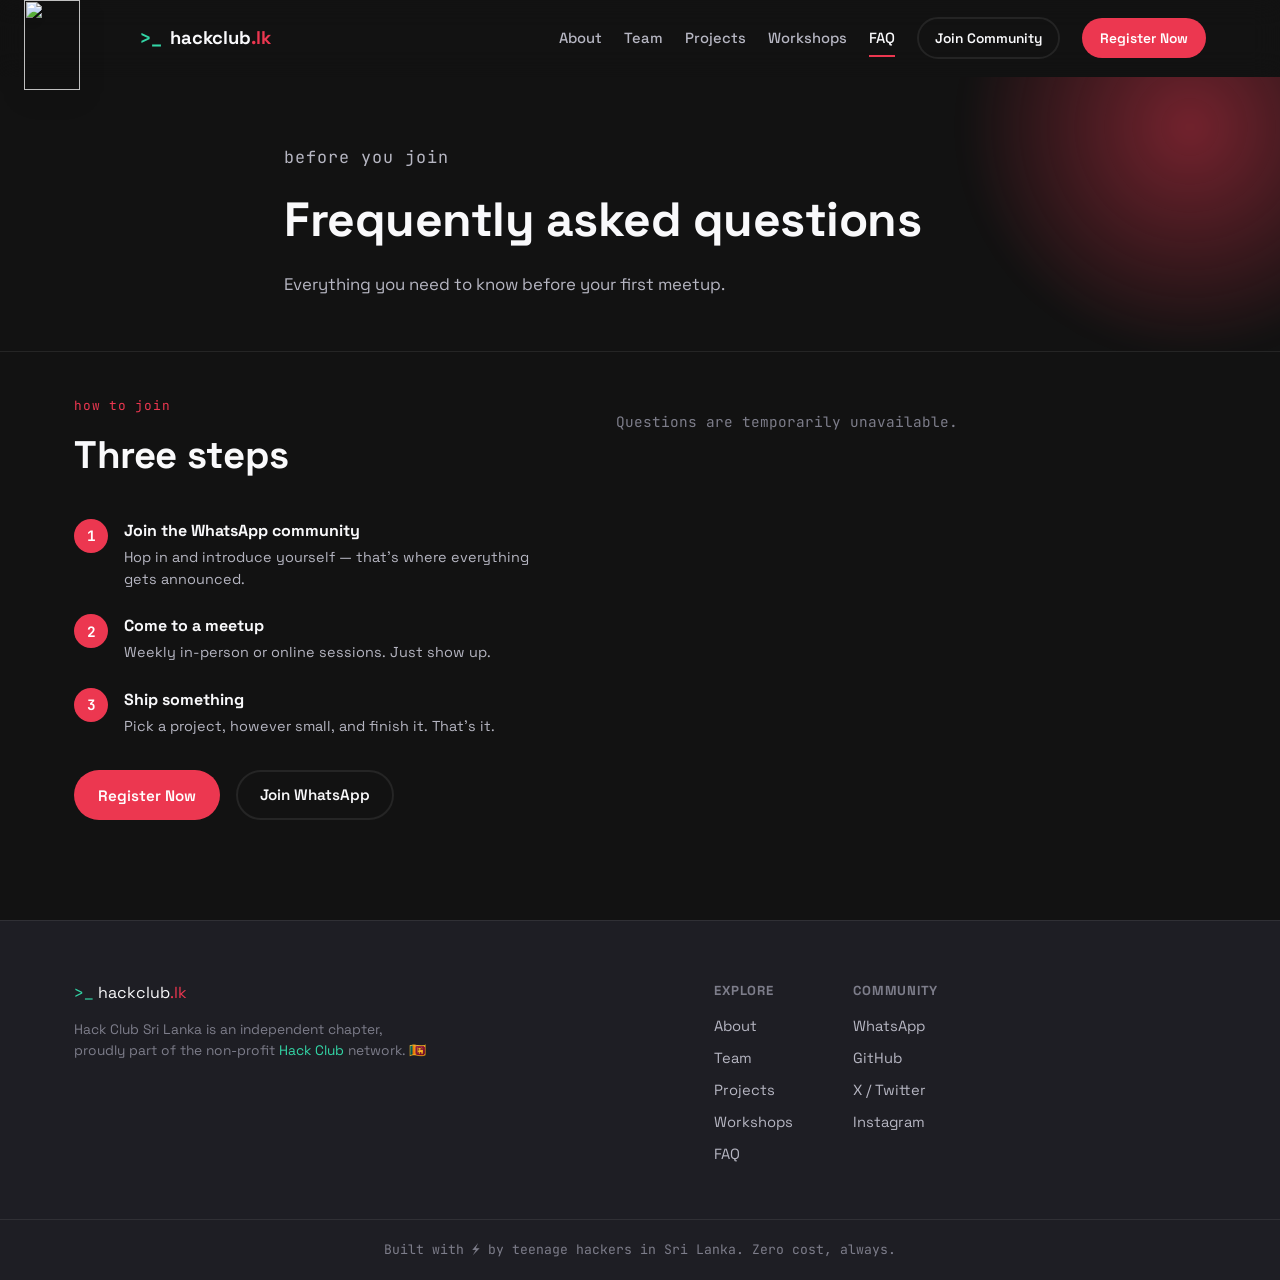
==== faq.html @ e1e5a336 "feat: Initial web push" ====
<!DOCTYPE html>
<html lang="en">
<head>
<meta charset="UTF-8">
<meta name="viewport" content="width=device-width, initial-scale=1.0">
<title>FAQ — Hack Club Sri Lanka</title>
<meta name="description" content="Frequently asked questions about Hack Club Sri Lanka — who can join, whether it's free, and how to get involved.">
<meta name="robots" content="index, follow">
<link rel="canonical" href="https://hackclub.lk/faq.html">

<meta property="og:type" content="website">
<meta property="og:site_name" content="Hack Club Sri Lanka">
<meta property="og:title" content="FAQ — Hack Club Sri Lanka">
<meta property="og:description" content="Who can join, whether it's free, and how to get involved with Hack Club Sri Lanka.">
<meta property="og:url" content="https://hackclub.lk/faq.html">
<meta property="og:image" content="https://assets.hackclub.com/icon-rounded.png">

<meta name="twitter:card" content="summary_large_image">
<meta name="twitter:title" content="FAQ — Hack Club Sri Lanka">
<meta name="twitter:image" content="https://assets.hackclub.com/icon-rounded.png">

<link rel="preconnect" href="https://fonts.googleapis.com">
<link rel="preconnect" href="https://fonts.gstatic.com" crossorigin>
<link href="https://fonts.googleapis.com/css2?family=Space+Grotesk:wght@400;500;600;700&family=JetBrains+Mono:wght@400;500;700&display=swap" rel="stylesheet">

<link rel="stylesheet" href="styles.css">
<link rel="icon" href="https://assets.hackclub.com/icon-rounded.png">

<!--
  NOTE for content editors: this FAQPage JSON-LD block is a static
  snapshot of content/faq/*.md, kept here so Google can show rich
  FAQ results without running JavaScript. If you edit the FAQ
  markdown files, please mirror the question/answer text below too.
-->
<script type="application/ld+json">
{
  "@context": "https://schema.org",
  "@type": "FAQPage",
  "mainEntity": [
    {
      "@type": "Question",
      "name": "Who can join Hack Club Sri Lanka?",
      "acceptedAnswer": { "@type": "Answer", "text": "Any high school student in Sri Lanka, from any district. We welcome complete beginners and seasoned builders alike." }
    },
    {
      "@type": "Question",
      "name": "Is it really free?",
      "acceptedAnswer": { "@type": "Answer", "text": "Yes — always. No membership fees, no hidden costs. Hack Club HQ and our sponsors cover workshop materials." }
    },
    {
      "@type": "Question",
      "name": "Do I need coding experience?",
      "acceptedAnswer": { "@type": "Answer", "text": "Nope. Half our members joined knowing zero code. We teach by building, not by lecturing." }
    },
    {
      "@type": "Question",
      "name": "Do you meet online or in person?",
      "acceptedAnswer": { "@type": "Answer", "text": "Both. Weekly sessions happen in-person in Colombo, with an active WhatsApp community for members across the island." }
    },
    {
      "@type": "Question",
      "name": "Can I start my own local chapter?",
      "acceptedAnswer": { "@type": "Answer", "text": "Absolutely — reach out on WhatsApp and we'll help you set up hardware, curriculum, and funding for your school." }
    }
  ]
}
</script>
</head>
<body>

<div class="flag-badge" aria-hidden="true">
  <img src="https://assets.hackclub.com/flag-orpheus-top.svg" alt="" width="56" height="90" loading="lazy">
</div>

<header class="site-header" id="site-header">
  <div class="container header-inner">
    <a href="index.html" class="brand">
      <span class="brand-mark">&gt;_</span>
      <span class="brand-text">hackclub<span class="brand-dot">.lk</span></span>
    </a>
    <nav class="main-nav" id="main-nav">
      <a href="about.html" class="nav-link">About</a>
      <a href="team.html" class="nav-link">Team</a>
      <a href="projects.html" class="nav-link">Projects</a>
      <a href="workshops.html" class="nav-link">Workshops</a>
      <a href="faq.html" class="nav-link">FAQ</a>
      <a href="#" target="_blank" rel="noopener" class="btn btn-ghost nav-cta" data-whatsapp-link>Join Community</a>
      <button class="btn btn-primary nav-cta" data-open-register>Register Now</button>
    </nav>
    <button class="hamburger" id="hamburger" aria-label="Toggle navigation menu" aria-expanded="false">
      <span></span><span></span><span></span>
    </button>
  </div>
</header>

<div class="mobile-menu" id="mobile-menu">
  <a href="about.html" class="mobile-link">About</a>
  <a href="team.html" class="mobile-link">Team</a>
  <a href="projects.html" class="mobile-link">Projects</a>
  <a href="workshops.html" class="mobile-link">Workshops</a>
  <a href="faq.html" class="mobile-link">FAQ</a>
  <a href="#" target="_blank" rel="noopener" class="btn btn-ghost mobile-cta" data-whatsapp-link>Join Community</a>
  <button class="btn btn-primary mobile-cta" data-open-register>Register Now</button>
</div>

<main>
  <section class="page-header">
    <div class="container page-header-inner">
      <p class="section-eyebrow">before you join</p>
      <h1>Frequently asked questions</h1>
      <p>Everything you need to know before your first meetup.</p>
    </div>
  </section>

  <section class="faq-section" style="padding-top:44px;">
    <div class="container faq-inner">
      <div class="faq-left">
        <p class="section-eyebrow">how to join</p>
        <h2 class="section-title">Three steps</h2>

        <div class="how-to-join">
          <div class="join-step">
            <span class="join-num">1</span>
            <div>
              <h4>Join the WhatsApp community</h4>
              <p>Hop in and introduce yourself — that's where everything gets announced.</p>
            </div>
          </div>
          <div class="join-step">
            <span class="join-num">2</span>
            <div>
              <h4>Come to a meetup</h4>
              <p>Weekly in-person or online sessions. Just show up.</p>
            </div>
          </div>
          <div class="join-step">
            <span class="join-num">3</span>
            <div>
              <h4>Ship something</h4>
              <p>Pick a project, however small, and finish it. That's it.</p>
            </div>
          </div>
        </div>

        <div class="hero-actions" style="margin-top:32px;">
          <button class="btn btn-primary" data-open-register>Register Now</button>
          <a href="#" target="_blank" rel="noopener" class="btn btn-ghost" data-whatsapp-link>Join WhatsApp</a>
        </div>
      </div>

      <div class="faq-right" id="faq-accordion">
        <p class="projects-status">Loading questions…</p>
      </div>
    </div>
  </section>
</main>

<footer class="site-footer">
  <div class="container footer-inner">
    <div class="footer-brand">
      <span class="brand-mark">&gt;_</span>
      <span class="brand-text">hackclub<span class="brand-dot">.lk</span></span>
      <p class="footer-disclaimer">
        Hack Club Sri Lanka is an independent chapter, proudly part of the
        non-profit <a href="https://hackclub.com" target="_blank" rel="noopener">Hack Club</a> network. 🇱🇰
      </p>
    </div>
    <div class="footer-links">
      <div class="footer-col">
        <h5>Explore</h5>
        <a href="about.html">About</a>
        <a href="team.html">Team</a>
        <a href="projects.html">Projects</a>
        <a href="workshops.html">Workshops</a>
        <a href="faq.html">FAQ</a>
      </div>
      <div class="footer-col">
        <h5>Community</h5>
        <a href="#" target="_blank" rel="noopener" data-whatsapp-link>WhatsApp</a>
        <a href="https://github.com/hackclub" target="_blank" rel="noopener">GitHub</a>
        <a href="https://x.com/hackclub" target="_blank" rel="noopener">X / Twitter</a>
        <a href="https://instagram.com/hackclub" target="_blank" rel="noopener">Instagram</a>
      </div>
    </div>
  </div>
  <div class="footer-bottom">
    <p>Built with ⚡ by teenage hackers in Sri Lanka. Zero cost, always.</p>
  </div>
</footer>

<button class="back-to-top" id="back-to-top" aria-label="Back to top">↑</button>

<div class="modal-overlay" id="register-modal">
  <div class="modal-box modal-box-form">
    <button class="modal-close" id="register-modal-close" aria-label="Close">×</button>
    <p class="section-eyebrow">register interest</p>
    <h3 class="modal-title">Register for Hack Club Sri Lanka</h3>
    <div class="register-frame-wrap">
      <p class="register-loading" id="register-loading">Loading form…</p>
      <iframe id="register-iframe" title="Hack Club Sri Lanka registration form" loading="lazy"></iframe>
    </div>
  </div>
</div>

<div class="announcement-popup" id="announcement-popup">
  <button class="announcement-close" aria-label="Dismiss">×</button>
  <p class="announcement-eyebrow">📣 latest news</p>
  <h4 class="announcement-title"></h4>
  <p class="announcement-message"></p>
  <button class="btn btn-primary announcement-action" hidden></button>
</div>

<script src="https://cdnjs.cloudflare.com/ajax/libs/marked/9.1.6/marked.min.js"></script>
<script src="js/content.js"></script>
<script src="js/main.js"></script>
<script src="js/faq.js"></script>
</body>
</html>
---- styles.css ----
/* =========================================================
   HACK CLUB SRI LANKA — STYLES
   Brand tokens + layout + animation
   ========================================================= */

:root {
  /* Brand */
  --red: #ec3750;
  --red-glow: rgba(236, 55, 80, 0.45);
  --green: #33d6a6;
  --cyan: #5bc0de;
  --orange: #ff8c37;

  /* Surfaces */
  --bg: #121212;
  --bg-alt: #1e1e24;
  --card: #25252d;
  --card-elevated: #2e2e38;
  --border: rgba(255, 255, 255, 0.08);

  /* Text */
  --text: #f9f9fb;
  --text-dim: #b6b6c2;
  --text-faint: #7d7d8a;

  /* Type */
  --font-display: 'Space Grotesk', sans-serif;
  --font-mono: 'JetBrains Mono', 'Fira Code', monospace;

  --radius: 16px;
  --radius-sm: 10px;
  --container: 1180px;
}

* { box-sizing: border-box; }
html { scroll-behavior: smooth; }

@media (prefers-reduced-motion: reduce) {
  html { scroll-behavior: auto; }
  *, *::before, *::after { animation-duration: 0.01ms !important; animation-iteration-count: 1 !important; transition-duration: 0.01ms !important; }
}

body {
  margin: 0;
  background: var(--bg);
  color: var(--text);
  font-family: var(--font-display);
  line-height: 1.5;
  -webkit-font-smoothing: antialiased;
  overflow-x: hidden;
}

img { max-width: 100%; display: block; }
a { color: inherit; text-decoration: none; }
ul { list-style: none; margin: 0; padding: 0; }
button { font-family: inherit; cursor: pointer; }

.container {
  max-width: var(--container);
  margin: 0 auto;
  padding: 0 24px;
}

::selection { background: var(--red); color: #fff; }

a:focus-visible, button:focus-visible, input:focus-visible, select:focus-visible {
  outline: 2px solid var(--green);
  outline-offset: 3px;
}

/* =========================================================
   FLAG BADGE
   ========================================================= */
.flag-badge {
  position: fixed;
  top: 0;
  left: 24px;
  width: 56px;
  z-index: 200;
  pointer-events: none;
  filter: drop-shadow(0 6px 14px rgba(0,0,0,0.4));
}
@media (max-width: 640px) {
  .flag-badge { width: 40px; left: 14px; }
}

/* =========================================================
   BUTTONS
   ========================================================= */
.btn {
  display: inline-flex;
  align-items: center;
  gap: 8px;
  font-family: var(--font-display);
  font-weight: 600;
  font-size: 0.95rem;
  padding: 12px 22px;
  border-radius: 999px;
  border: 2px solid transparent;
  transition: transform 0.18s ease, box-shadow 0.18s ease, background 0.18s ease;
  white-space: nowrap;
}
.btn-primary {
  background: var(--red);
  color: #fff;
  box-shadow: 0 0 0 0 var(--red-glow);
}
.btn-primary:hover { transform: translateY(-2px); box-shadow: 0 8px 24px var(--red-glow); }
.btn-ghost { background: transparent; color: var(--text); border-color: var(--border); }
.btn-ghost:hover { border-color: var(--green); color: var(--green); transform: translateY(-2px); }
.btn-lg { padding: 15px 28px; font-size: 1.02rem; }
.btn-block { width: 100%; justify-content: center; }
.arrow { transition: transform 0.18s ease; }
.btn:hover .arrow { transform: translateX(4px); }

/* =========================================================
   HEADER / NAV
   ========================================================= */
.site-header {
  position: sticky;
  top: 0;
  z-index: 150;
  backdrop-filter: blur(14px);
  background: rgba(18, 18, 18, 0.72);
  border-bottom: 1px solid transparent;
  transition: border-color 0.25s ease, background 0.25s ease;
}
.site-header.scrolled { border-bottom-color: var(--border); background: rgba(18, 18, 18, 0.92); }
.header-inner {
  display: flex;
  align-items: center;
  justify-content: space-between;
  height: 76px;
  padding-left: 90px;
}
@media (max-width: 640px) { .header-inner { padding-left: 60px; height: 68px; } }

.brand { display: flex; align-items: center; gap: 8px; font-weight: 700; font-size: 1.15rem; flex-shrink: 0; }
.brand-mark { font-family: var(--font-mono); color: var(--green); }
.brand-dot { color: var(--red); }

.main-nav { display: flex; align-items: center; gap: 22px; }
.nav-link {
  font-size: 0.92rem;
  font-weight: 500;
  color: var(--text-dim);
  position: relative;
  padding: 4px 0;
  transition: color 0.15s ease;
}
.nav-link::after {
  content: '';
  position: absolute;
  left: 0; bottom: -4px;
  height: 2px; width: 0;
  background: var(--red);
  transition: width 0.2s ease;
}
.nav-link:hover, .nav-link.active { color: var(--text); }
.nav-link:hover::after, .nav-link.active::after { width: 100%; }
.nav-cta { padding: 9px 16px; font-size: 0.86rem; }

.hamburger {
  display: none;
  flex-direction: column;
  gap: 5px;
  background: none;
  border: none;
  padding: 8px;
  z-index: 210;
  flex-shrink: 0;
}
.hamburger span { width: 24px; height: 2px; background: var(--text); border-radius: 2px; transition: transform 0.25s ease, opacity 0.25s ease; }
.hamburger.open span:nth-child(1) { transform: translateY(7px) rotate(45deg); }
.hamburger.open span:nth-child(2) { opacity: 0; }
.hamburger.open span:nth-child(3) { transform: translateY(-7px) rotate(-45deg); }

.mobile-menu {
  position: fixed;
  inset: 0;
  top: 68px;
  background: var(--bg-alt);
  z-index: 140;
  display: flex;
  flex-direction: column;
  align-items: center;
  justify-content: center;
  gap: 22px;
  transform: translateY(-8px);
  opacity: 0;
  pointer-events: none;
  transition: opacity 0.25s ease, transform 0.25s ease;
  padding: 24px;
  overflow-y: auto;
}
.mobile-menu.open { opacity: 1; transform: translateY(0); pointer-events: auto; }
.mobile-link { font-size: 1.35rem; font-weight: 600; }
.mobile-cta { margin-top: 6px; }

@media (max-width: 1040px) {
  .main-nav { display: none; }
  .hamburger { display: flex; }
}

/* =========================================================
   PAGE HEADER (used on every non-home page)
   ========================================================= */
.page-header {
  position: relative;
  padding: 68px 0 54px;
  overflow: hidden;
  border-bottom: 1px solid var(--border);
}
.page-header::before {
  content: '';
  position: absolute;
  top: -180px; right: -140px;
  width: 460px; height: 460px;
  background: radial-gradient(circle, var(--red-glow) 0%, transparent 70%);
  filter: blur(10px);
  pointer-events: none;
}
.page-header-inner { position: relative; z-index: 2; max-width: 760px; }
.page-header .section-eyebrow { margin-bottom: 14px; }
.page-header h1 { font-size: clamp(2rem, 4.4vw, 3rem); font-weight: 700; margin: 0 0 16px; letter-spacing: -0.01em; }
.page-header p { color: var(--text-dim); font-size: 1.05rem; max-width: 60ch; margin: 0; }

/* =========================================================
   HERO (home page)
   ========================================================= */
.hero { position: relative; padding: 64px 0 80px; overflow: hidden; }
.hero-glow {
  position: absolute;
  top: -220px; right: -160px;
  width: 620px; height: 620px;
  background: radial-gradient(circle, var(--red-glow) 0%, transparent 70%);
  filter: blur(10px);
  pointer-events: none;
}
.hero-glow-2 {
  position: absolute;
  bottom: -260px; left: -200px;
  width: 560px; height: 560px;
  background: radial-gradient(circle, rgba(51,214,166,0.18) 0%, transparent 70%);
  filter: blur(10px);
  pointer-events: none;
}
.hero-inner {
  display: grid;
  grid-template-columns: 1.05fr 0.95fr;
  gap: 56px;
  align-items: center;
  position: relative;
  z-index: 2;
}
.eyebrow {
  font-family: var(--font-mono);
  font-size: 0.82rem;
  color: var(--green);
  display: flex;
  align-items: center;
  gap: 8px;
  margin: 0 0 18px;
  letter-spacing: 0.02em;
}
.dot { width: 7px; height: 7px; border-radius: 50%; background: var(--green); box-shadow: 0 0 8px var(--green); animation: pulse 1.8s ease-in-out infinite; }
@keyframes pulse { 0%, 100% { opacity: 1; } 50% { opacity: 0.4; } }

.hero-title { font-size: clamp(2.3rem, 5vw, 3.7rem); line-height: 1.06; font-weight: 700; margin: 0 0 22px; letter-spacing: -0.01em; }
.text-gradient {
  background: linear-gradient(100deg, var(--red), var(--orange) 60%, var(--red));
  -webkit-background-clip: text;
  background-clip: text;
  color: transparent;
}
.hero-sub { font-size: 1.08rem; color: var(--text-dim); max-width: 46ch; margin: 0 0 32px; }
.hero-actions { display: flex; gap: 16px; flex-wrap: wrap; }
.hero-actions.center { justify-content: center; }

.hero-stickers { display: flex; gap: 14px; margin-top: 40px; flex-wrap: wrap; }
.sticker { font-family: var(--font-mono); font-size: 0.76rem; padding: 7px 14px; border-radius: 999px; border: 1px solid var(--border); background: var(--card); color: var(--text-dim); }
.sticker-1 { transform: rotate(-4deg); color: var(--green); border-color: rgba(51,214,166,0.3); }
.sticker-2 { transform: rotate(3deg); color: var(--orange); border-color: rgba(255,140,55,0.3); }
.sticker-3 { transform: rotate(-2deg); color: var(--cyan); border-color: rgba(91,192,222,0.3); }

/* ---- Hero visual: circuit board + floating spotlight cards ---- */
.hero-visual { position: relative; min-height: 460px; }
.circuit-board {
  position: absolute;
  inset: 0;
  border-radius: 24px;
  background: linear-gradient(155deg, var(--bg-alt) 0%, #17171d 100%);
  border: 1px solid var(--border);
  overflow: hidden;
}
.circuit-board svg { width: 100%; height: 100%; }
.circuit-path { fill: none; stroke: var(--border); stroke-width: 1.5; }
.circuit-node { fill: var(--card-elevated); stroke: var(--border); stroke-width: 1; }
.circuit-pulse {
  fill: var(--green);
  filter: drop-shadow(0 0 6px var(--green));
  offset-rotate: 0deg;
}
.pulse-a { animation: travel-a 6s linear infinite; }
.pulse-b { animation: travel-b 7.5s linear infinite; animation-delay: 1.2s; }
.pulse-c { animation: travel-c 5.2s linear infinite; animation-delay: 2.4s; }
@keyframes travel-a { 0% { offset-distance: 0%; opacity: 0; } 6% { opacity: 1; } 94% { opacity: 1; } 100% { offset-distance: 100%; opacity: 0; } }
@keyframes travel-b { 0% { offset-distance: 0%; opacity: 0; } 6% { opacity: 1; } 94% { opacity: 1; } 100% { offset-distance: 100%; opacity: 0; } }
@keyframes travel-c { 0% { offset-distance: 0%; opacity: 0; } 6% { opacity: 1; } 94% { opacity: 1; } 100% { offset-distance: 100%; opacity: 0; } }
@supports not (offset-path: path('M0 0')) {
  .circuit-pulse { display: none; }
}

.spotlight-card {
  position: absolute;
  width: 240px;
  background: var(--card);
  border: 1px solid var(--border);
  border-radius: var(--radius-sm);
  padding: 16px 18px;
  box-shadow: 0 20px 44px -18px rgba(0,0,0,0.55);
  animation: float 5s ease-in-out infinite;
}
.spotlight-card .spotlight-label {
  font-family: var(--font-mono);
  font-size: 0.68rem;
  text-transform: uppercase;
  letter-spacing: 0.06em;
  color: var(--text-faint);
  display: block;
  margin-bottom: 6px;
}
.spotlight-card .spotlight-value { font-size: 0.98rem; font-weight: 600; line-height: 1.35; }
.spotlight-1 { top: 6%; left: 4%; border-top: 3px solid var(--red); animation-delay: 0s; }
.spotlight-2 { top: 40%; right: 0%; border-top: 3px solid var(--cyan); animation-delay: 1.4s; width: 220px; }
.spotlight-3 { bottom: 6%; left: 14%; border-top: 3px solid var(--green); animation-delay: 2.6s; }
@keyframes float { 0%, 100% { transform: translateY(0); } 50% { transform: translateY(-10px); } }

@media (max-width: 940px) {
  .hero-inner { grid-template-columns: 1fr; }
  .hero-visual { order: -1; min-height: 380px; }
  .spotlight-card { width: 60%; position: static; margin: 10px auto; animation: none; }
  .circuit-board { position: relative; min-height: 220px; }
}
@media (max-width: 560px) {
  .spotlight-card { width: 88%; }
}

.scroll-hint {
  position: absolute;
  bottom: 18px; left: 50%;
  transform: translateX(-50%);
  display: flex;
  flex-direction: column;
  align-items: center;
  gap: 8px;
  font-family: var(--font-mono);
  font-size: 0.7rem;
  color: var(--text-faint);
  letter-spacing: 0.1em;
}
.scroll-line { width: 1px; height: 26px; background: linear-gradient(var(--text-faint), transparent); animation: scrolldown 1.8s ease-in-out infinite; }
@keyframes scrolldown {
  0% { transform: scaleY(0); transform-origin: top; }
  50% { transform: scaleY(1); transform-origin: top; }
  50.01% { transform-origin: bottom; }
  100% { transform: scaleY(0); transform-origin: bottom; }
}
@media (max-width: 940px) { .scroll-hint { display: none; } }

/* =========================================================
   STATS RIBBON
   ========================================================= */
.stats-ribbon { border-top: 1px solid var(--border); border-bottom: 1px solid var(--border); background: var(--bg-alt); padding: 44px 0; }
.stats-grid { display: grid; grid-template-columns: repeat(4, 1fr); gap: 24px; }
.stat-card { text-align: center; padding: 18px 10px; border-radius: var(--radius-sm); }
.stat-number { display: block; font-size: clamp(1.8rem, 4vw, 2.6rem); font-weight: 700; color: var(--text); }
.stat-highlight .stat-static { color: var(--green); }
.stat-label { display: block; margin-top: 6px; font-size: 0.86rem; color: var(--text-faint); font-family: var(--font-mono); }
@media (max-width: 720px) { .stats-grid { grid-template-columns: repeat(2, 1fr); } }

/* =========================================================
   ABOUT BLURB / GENERIC SECTION TEXT
   ========================================================= */
.about-blurb { padding: 90px 0 40px; }
.about-inner { max-width: 760px; }
.section-eyebrow { font-family: var(--font-mono); font-size: 0.8rem; color: var(--red); letter-spacing: 0.06em; margin: 0 0 10px; }
.section-title { font-size: clamp(1.7rem, 3.6vw, 2.4rem); font-weight: 700; margin: 0 0 16px; letter-spacing: -0.01em; }
.section-sub { color: var(--text-dim); margin: -6px 0 40px; max-width: 56ch; }
.about-text { color: var(--text-dim); font-size: 1.05rem; max-width: 68ch; }
.about-text + .about-text { margin-top: 18px; }

.value-grid {
  display: grid;
  grid-template-columns: repeat(auto-fit, minmax(220px, 1fr));
  gap: 20px;
  margin-top: 44px;
}
.value-card { background: var(--card); border: 1px solid var(--border); border-radius: var(--radius); padding: 24px; }
.value-card .value-icon { font-size: 1.6rem; margin-bottom: 12px; display: block; }
.value-card h3 { font-size: 1.02rem; margin: 0 0 8px; }
.value-card p { color: var(--text-dim); font-size: 0.9rem; margin: 0; }

/* =========================================================
   TEAM
   ========================================================= */
.team-section { padding: 40px 0 100px; }
.team-grid { display: grid; grid-template-columns: repeat(auto-fit, minmax(240px, 1fr)); gap: 22px; margin-top: 46px; }
.team-card {
  background: var(--card);
  border: 1px solid var(--border);
  border-radius: var(--radius);
  padding: 26px 22px;
  transition: transform 0.22s ease, box-shadow 0.22s ease, border-color 0.22s ease;
  position: relative;
  overflow: hidden;
}
.team-card:hover { transform: translateY(-6px); border-color: rgba(236,55,80,0.4); box-shadow: 0 18px 40px -18px var(--red-glow); }
.team-avatar { width: 60px; height: 60px; border-radius: 50%; display: flex; align-items: center; justify-content: center; font-weight: 700; font-size: 1.2rem; color: #fff; margin-bottom: 16px; }
.team-name { font-size: 1.05rem; font-weight: 600; margin: 0 0 2px; }
.team-role { color: var(--text-faint); font-size: 0.85rem; margin: 0 0 14px; }
.team-tag { display: inline-block; font-family: var(--font-mono); font-size: 0.72rem; padding: 4px 10px; border-radius: 999px; background: var(--card-elevated); color: var(--cyan); margin-bottom: 14px; }
.team-bio { color: var(--text-dim); font-size: 0.86rem; margin: 0 0 16px; }
.team-socials { display: flex; gap: 12px; }
.team-socials a { color: var(--text-faint); font-size: 0.8rem; border: 1px solid var(--border); padding: 5px 10px; border-radius: 8px; transition: color 0.15s ease, border-color 0.15s ease; }
.team-socials a:hover { color: var(--text); border-color: var(--text-faint); }
.team-status { color: var(--text-faint); font-family: var(--font-mono); font-size: 0.86rem; }

/* =========================================================
   PROJECTS
   ========================================================= */
.projects-section { padding: 40px 0 100px; }
.projects-status { color: var(--text-faint); font-family: var(--font-mono); font-size: 0.9rem; }
.filter-bar { display: flex; gap: 10px; margin: 40px 0 30px; flex-wrap: wrap; }
.filter-btn { background: var(--card); border: 1px solid var(--border); color: var(--text-dim); padding: 9px 18px; border-radius: 999px; font-size: 0.86rem; font-weight: 500; transition: all 0.18s ease; }
.filter-btn:hover { border-color: var(--text-faint); color: var(--text); }
.filter-btn.active { background: var(--red); border-color: var(--red); color: #fff; }
.projects-grid { display: grid; grid-template-columns: repeat(auto-fit, minmax(280px, 1fr)); gap: 22px; }
.project-card { background: var(--card); border: 1px solid var(--border); border-radius: var(--radius); padding: 24px; display: flex; flex-direction: column; transition: transform 0.2s ease, box-shadow 0.2s ease; }
.project-card:hover { transform: translateY(-5px); box-shadow: 0 16px 34px -18px rgba(0,0,0,0.6); }
.project-card.hidden { display: none; }
.project-cat { align-self: flex-start; font-family: var(--font-mono); font-size: 0.7rem; padding: 3px 9px; border-radius: 6px; margin-bottom: 14px; text-transform: uppercase; letter-spacing: 0.05em; background: rgba(91,192,222,0.15); color: var(--cyan); }
.project-title { font-size: 1.1rem; font-weight: 600; margin: 0 0 8px; }
.project-desc { color: var(--text-dim); font-size: 0.9rem; margin: 0 0 10px; flex-grow: 1; }
.project-desc.is-collapsed { display: -webkit-box; -webkit-line-clamp: 3; -webkit-box-orient: vertical; overflow: hidden; }
.project-desc-toggle { align-self: flex-start; background: none; border: none; color: var(--green); font-size: 0.82rem; font-weight: 600; padding: 0 0 12px; }
.project-tags { display: flex; gap: 6px; flex-wrap: wrap; margin-bottom: 18px; }
.project-tags span { font-family: var(--font-mono); font-size: 0.68rem; color: var(--text-faint); background: var(--card-elevated); padding: 3px 8px; border-radius: 6px; }
.project-links { display: flex; gap: 14px; font-size: 0.86rem; font-weight: 500; }
.project-links a { color: var(--green); }
.project-links a:hover { text-decoration: underline; }

.submit-card { border: 2px dashed var(--border); display: flex; flex-direction: column; align-items: center; justify-content: center; text-align: center; background: transparent; gap: 10px; }
.submit-card .plus { font-size: 2rem; color: var(--red); }
.submit-card:hover { border-color: var(--red); }

/* =========================================================
   WORKSHOPS
   ========================================================= */
.workshops-section { padding: 40px 0 100px; }
.countdown-box { margin: 40px 0 50px; padding: 30px; background: var(--card); border: 1px solid var(--border); border-radius: var(--radius); text-align: center; }
.countdown-label { font-family: var(--font-mono); font-size: 0.82rem; color: var(--text-faint); margin: 0 0 18px; }
.countdown-timer { display: flex; justify-content: center; gap: 18px; flex-wrap: wrap; }
.countdown-unit { display: flex; flex-direction: column; align-items: center; min-width: 68px; }
.countdown-unit span { font-size: 2rem; font-weight: 700; font-family: var(--font-mono); color: var(--red); }
.countdown-unit small { font-size: 0.7rem; color: var(--text-faint); letter-spacing: 0.08em; text-transform: uppercase; }

.workshops-timeline { display: flex; flex-direction: column; gap: 0; border-left: 2px solid var(--border); margin-left: 10px; }
.workshop-item { position: relative; padding: 0 0 34px 30px; }
.workshop-item::before { content: ''; position: absolute; left: -7px; top: 4px; width: 12px; height: 12px; border-radius: 50%; background: var(--bg); border: 2px solid var(--red); }
.workshop-item.past::before { border-color: var(--text-faint); }
.workshop-date { font-family: var(--font-mono); font-size: 0.78rem; color: var(--red); margin-bottom: 4px; }
.workshop-item.past .workshop-date { color: var(--text-faint); }
.workshop-name { font-size: 1.05rem; font-weight: 600; margin: 0 0 4px; }
.workshop-desc { color: var(--text-dim); font-size: 0.9rem; margin: 0; }
.workshop-badge { display: inline-block; margin-top: 8px; font-family: var(--font-mono); font-size: 0.68rem; padding: 3px 9px; border-radius: 6px; background: rgba(51,214,166,0.14); color: var(--green); }
.workshop-item.past .workshop-badge { background: var(--card-elevated); color: var(--text-faint); }
.workshop-register { margin-top: 12px; }

/* =========================================================
   FAQ
   ========================================================= */
.faq-section { padding: 40px 0 100px; }
.faq-inner { display: grid; grid-template-columns: 0.9fr 1.1fr; gap: 60px; }
.how-to-join { margin-top: 36px; display: flex; flex-direction: column; gap: 24px; }
.join-step { display: flex; gap: 16px; align-items: flex-start; }
.join-num { flex-shrink: 0; width: 34px; height: 34px; border-radius: 50%; background: var(--red); color: #fff; font-weight: 700; display: flex; align-items: center; justify-content: center; font-family: var(--font-mono); font-size: 0.9rem; }
.join-step h4 { margin: 0 0 4px; font-size: 1rem; }
.join-step p { margin: 0; color: var(--text-dim); font-size: 0.9rem; }

.faq-item { border-bottom: 1px solid var(--border); }
.faq-question { width: 100%; background: none; border: none; color: var(--text); text-align: left; padding: 20px 4px; font-size: 1rem; font-weight: 600; display: flex; justify-content: space-between; align-items: center; gap: 16px; }
.faq-question .plus-icon { font-family: var(--font-mono); color: var(--red); transition: transform 0.25s ease; flex-shrink: 0; }
.faq-item.open .plus-icon { transform: rotate(45deg); }
.faq-answer { max-height: 0; overflow: hidden; transition: max-height 0.3s ease, padding 0.3s ease; color: var(--text-dim); font-size: 0.92rem; padding: 0 4px; }
.faq-answer p { margin: 0; }
.faq-item.open .faq-answer { max-height: 320px; padding: 0 4px 20px; }

@media (max-width: 860px) { .faq-inner { grid-template-columns: 1fr; } }

/* =========================================================
   JOIN CTA (used at bottom of most pages)
   ========================================================= */
.join-cta { padding: 100px 0; text-align: center; background: radial-gradient(ellipse at top, rgba(236,55,80,0.14), transparent 60%); border-top: 1px solid var(--border); }
.join-cta-title { font-size: clamp(1.8rem, 4vw, 2.6rem); margin: 0 0 14px; font-weight: 700; }
.join-cta-sub { color: var(--text-dim); margin: 0 0 34px; }

/* =========================================================
   FOOTER
   ========================================================= */
.site-footer { background: var(--bg-alt); border-top: 1px solid var(--border); padding: 60px 0 0; }
.footer-inner { display: grid; grid-template-columns: 1.2fr 1fr; gap: 50px; padding-bottom: 44px; }
.footer-disclaimer { color: var(--text-faint); font-size: 0.86rem; margin-top: 14px; max-width: 40ch; }
.footer-disclaimer a { color: var(--green); }
.footer-links { display: flex; gap: 60px; }
.footer-col h5 { font-size: 0.82rem; color: var(--text-faint); text-transform: uppercase; letter-spacing: 0.06em; margin: 0 0 14px; }
.footer-col a { display: block; color: var(--text-dim); font-size: 0.92rem; margin-bottom: 10px; transition: color 0.15s ease; }
.footer-col a:hover { color: var(--red); }
.footer-bottom { border-top: 1px solid var(--border); padding: 20px 0; text-align: center; }
.footer-bottom p { margin: 0; color: var(--text-faint); font-size: 0.82rem; font-family: var(--font-mono); }

@media (max-width: 640px) {
  .footer-inner { grid-template-columns: 1fr; }
  .footer-links { gap: 40px; }
}

/* =========================================================
   BACK TO TOP
   ========================================================= */
.back-to-top {
  position: fixed;
  bottom: 26px; right: 26px;
  width: 46px; height: 46px;
  border-radius: 50%;
  background: var(--red);
  color: #fff;
  border: none;
  font-size: 1.2rem;
  display: flex;
  align-items: center;
  justify-content: center;
  box-shadow: 0 8px 24px var(--red-glow);
  opacity: 0;
  transform: translateY(10px);
  pointer-events: none;
  transition: opacity 0.25s ease, transform 0.25s ease;
  z-index: 120;
}
.back-to-top.visible { opacity: 1; transform: translateY(0); pointer-events: auto; }

/* =========================================================
   MODAL (shared: register form)
   ========================================================= */
.modal-overlay {
  position: fixed;
  inset: 0;
  background: rgba(0,0,0,0.6);
  backdrop-filter: blur(4px);
  display: flex;
  align-items: center;
  justify-content: center;
  z-index: 300;
  opacity: 0;
  pointer-events: none;
  transition: opacity 0.25s ease;
  padding: 20px;
}
.modal-overlay.open { opacity: 1; pointer-events: auto; }
.modal-box {
  background: var(--card);
  border: 1px solid var(--border);
  border-radius: var(--radius);
  padding: 34px;
  width: 100%;
  max-width: 420px;
  position: relative;
  transform: translateY(16px) scale(0.98);
  transition: transform 0.25s ease;
}
.modal-overlay.open .modal-box { transform: translateY(0) scale(1); }
.modal-close { position: absolute; top: 14px; right: 16px; background: none; border: none; color: var(--text-faint); font-size: 1.6rem; line-height: 1; }
.modal-close:hover { color: var(--text); }
.modal-title { margin: 0 0 20px; font-size: 1.3rem; }

.modal-box-form { max-width: 560px; padding: 30px; }
.register-frame-wrap { position: relative; min-height: 480px; border-radius: var(--radius-sm); overflow: hidden; background: var(--bg-alt); }
.register-frame-wrap iframe { width: 100%; height: 480px; border: none; display: block; }
.register-loading {
  position: absolute;
  inset: 0;
  display: flex;
  align-items: center;
  justify-content: center;
  color: var(--text-faint);
  font-family: var(--font-mono);
  font-size: 0.85rem;
  background: var(--bg-alt);
}
.register-loading.hidden { display: none; }
@media (max-width: 600px) {
  .modal-box-form { padding: 22px; }
  .register-frame-wrap, .register-frame-wrap iframe { height: 70vh; }
}

/* =========================================================
   ANNOUNCEMENT POPUP
   ========================================================= */
.announcement-popup {
  position: fixed;
  left: 22px;
  bottom: -140px;
  width: 320px;
  max-width: calc(100vw - 44px);
  background: var(--card);
  border: 1px solid var(--border);
  border-left: 3px solid var(--green);
  border-radius: var(--radius-sm);
  padding: 18px 20px;
  box-shadow: 0 24px 50px -20px rgba(0,0,0,0.6);
  z-index: 260;
  opacity: 0;
  transition: bottom 0.5s cubic-bezier(0.22, 1, 0.36, 1), opacity 0.5s ease;
}
.announcement-popup.visible { bottom: 22px; opacity: 1; }
.announcement-close { position: absolute; top: 10px; right: 12px; background: none; border: none; color: var(--text-faint); font-size: 1.2rem; line-height: 1; }
.announcement-close:hover { color: var(--text); }
.announcement-eyebrow { font-family: var(--font-mono); font-size: 0.68rem; color: var(--green); text-transform: uppercase; letter-spacing: 0.06em; margin: 0 0 8px; }
.announcement-title { font-size: 0.98rem; margin: 0 0 6px; padding-right: 14px; }
.announcement-message { font-size: 0.85rem; color: var(--text-dim); margin: 0 0 14px; }
.announcement-action { padding: 8px 16px; font-size: 0.82rem; }
@media (max-width: 640px) { .announcement-popup { left: 14px; width: calc(100vw - 28px); } }

/* Markdown-rendered body text (team bios, project/workshop descriptions,
   FAQ answers) comes wrapped in <p> tags from marked.js — reset spacing
   so it matches the rest of the design system. */
.team-bio p, .project-desc p, .workshop-desc p, .faq-answer p { margin: 0; }
.team-bio p + p, .project-desc p + p, .workshop-desc p + p, .faq-answer p + p { margin-top: 10px; }

/* =========================================================
   SCROLL REVEAL
   ========================================================= */
.reveal { opacity: 0; transform: translateY(24px); transition: opacity 0.6s ease, transform 0.6s ease; }
.reveal.visible { opacity: 1; transform: translateY(0); }
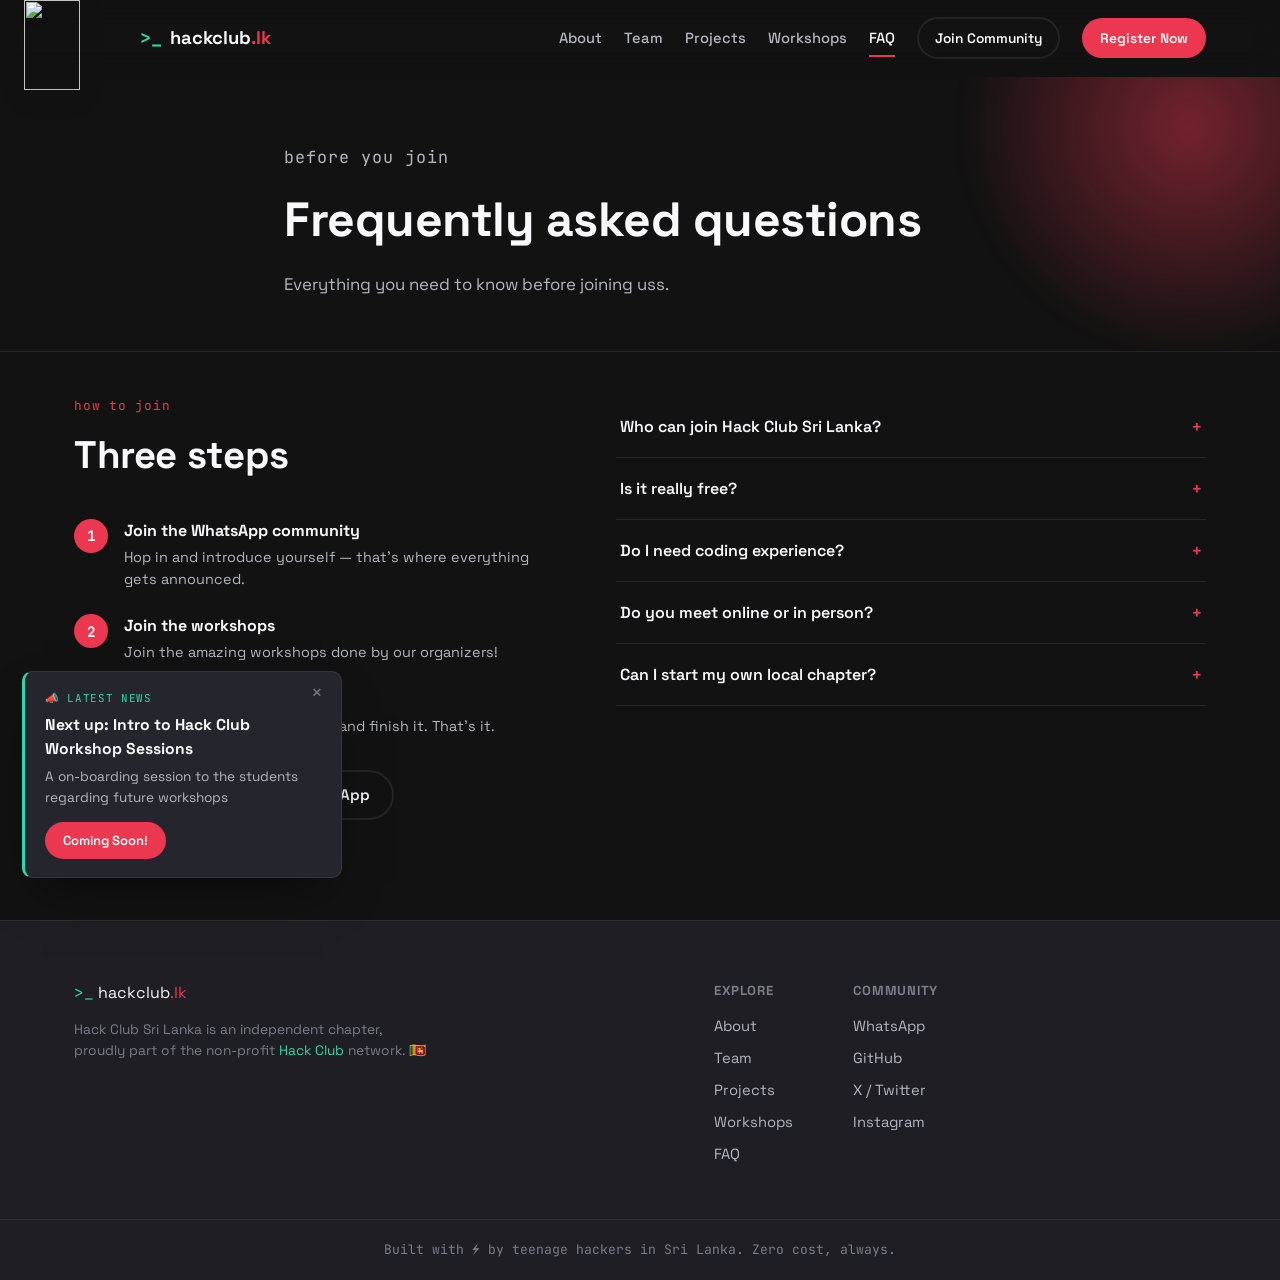
==== commit 7100da57: "docs(faq): Update FAQ" ====
--- a/faq.html
+++ b/faq.html
@@ -108,7 +108,7 @@
     <div class="container page-header-inner">
       <p class="section-eyebrow">before you join</p>
       <h1>Frequently asked questions</h1>
-      <p>Everything you need to know before your first meetup.</p>
+      <p>Everything you need to know before joining uss.</p>
     </div>
   </section>
 
@@ -129,8 +129,8 @@
           <div class="join-step">
             <span class="join-num">2</span>
             <div>
-              <h4>Come to a meetup</h4>
-              <p>Weekly in-person or online sessions. Just show up.</p>
+              <h4>Join the workshops</h4>
+              <p>Join the amazing workshops done by our organizers!</p>
             </div>
           </div>
           <div class="join-step">
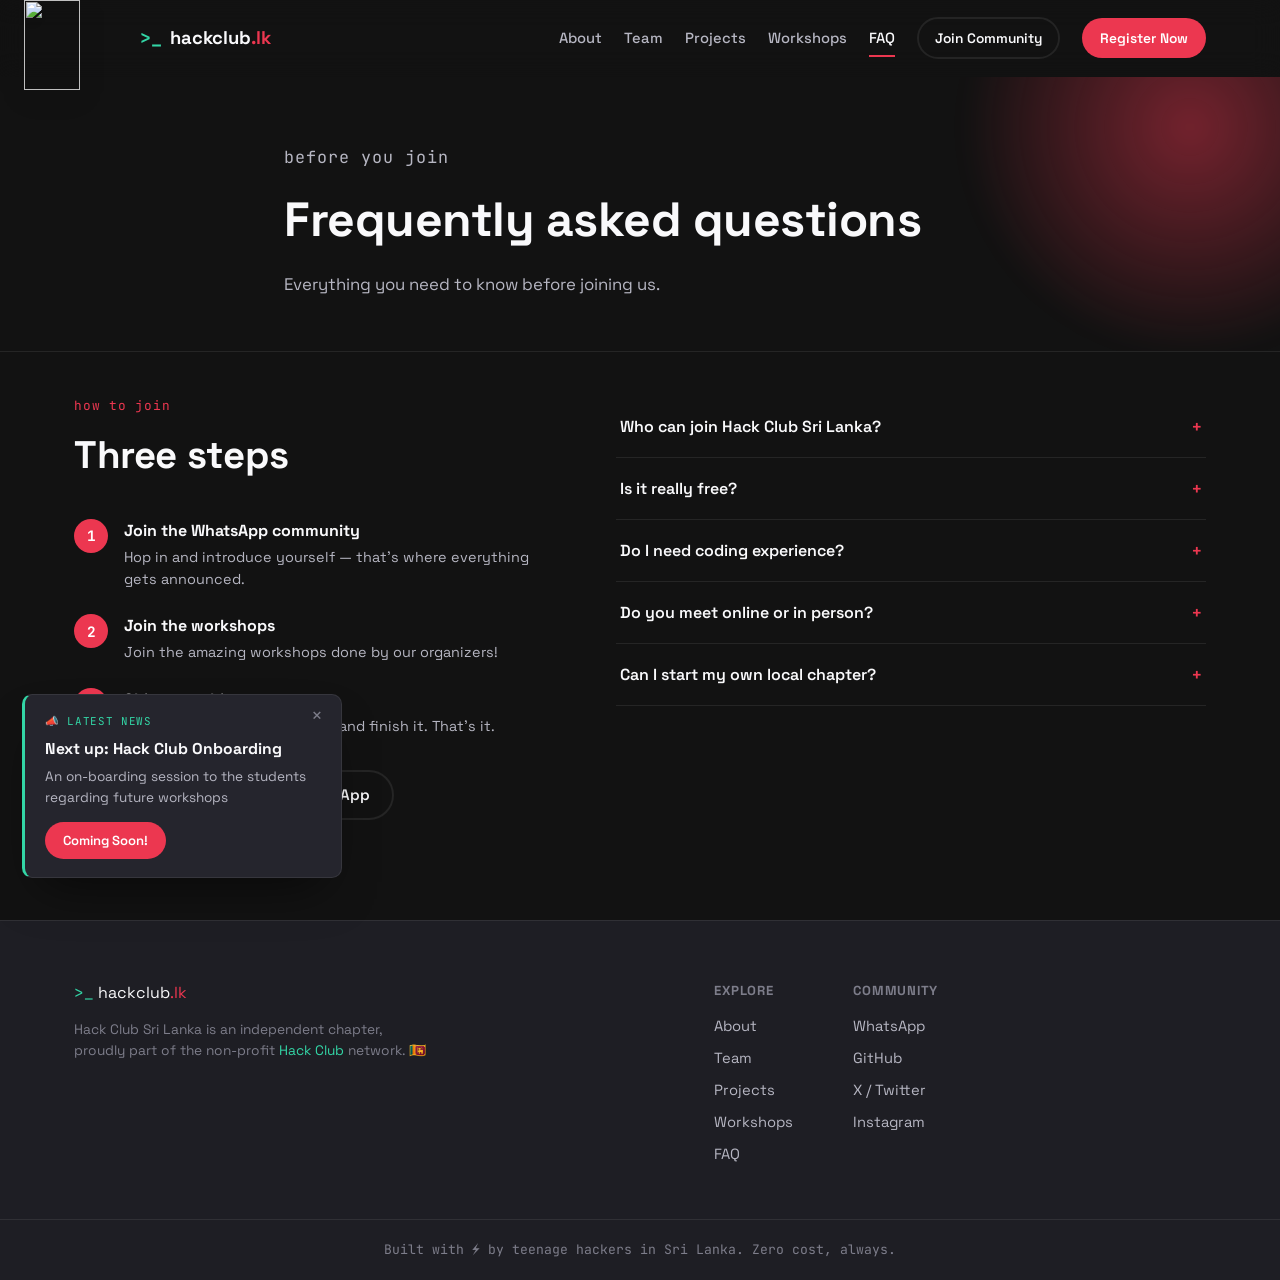
==== commit 9460d8cc: "docs(faq): Typo" ====
--- a/faq.html
+++ b/faq.html
@@ -108,7 +108,7 @@
     <div class="container page-header-inner">
       <p class="section-eyebrow">before you join</p>
       <h1>Frequently asked questions</h1>
-      <p>Everything you need to know before joining uss.</p>
+      <p>Everything you need to know before joining us.</p>
     </div>
   </section>
 
